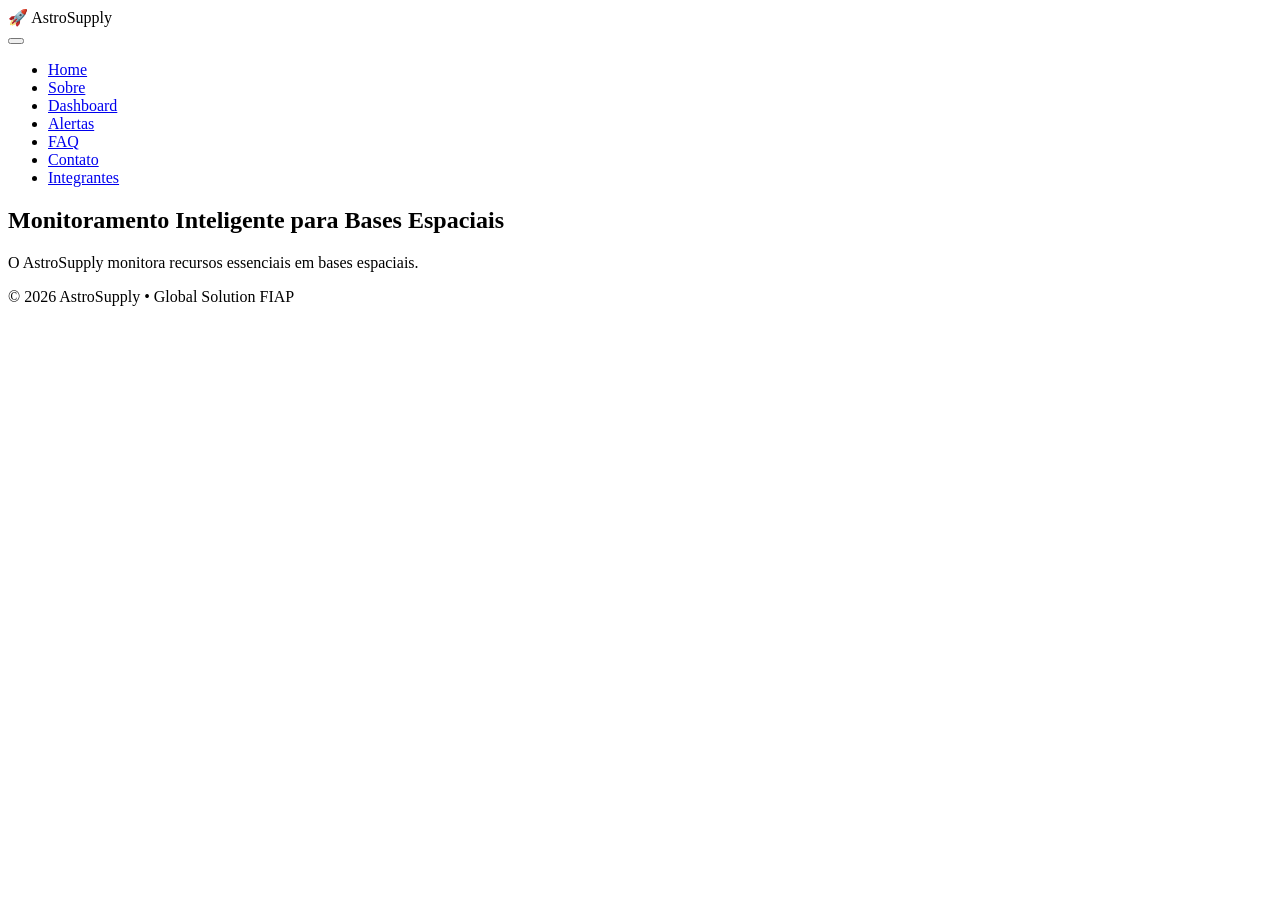
==== index.html @ 2cd07cdb "Estrutura inicial do projeto" ====
<!DOCTYPE html>
<html lang="pt-BR">

<head>
    <meta charset="UTF-8">
    <meta name="viewport" content="width=device-width, initial-scale=1.0">
    <title>AstroSupply</title>
    <link rel="stylesheet" href="css/style.css">
</head>

<body>

    <header>
        <div class="logo">
            🚀 <span>AstroSupply</span>
        </div>

        <button class="hamburguer" id="hamburguer">
            <span></span>
            <span></span>
            <span></span>
        </button>

        <nav id="menuNav">
            <ul>
                <li><a href="index.html">Home</a></li>
                <li><a href="sobre.html">Sobre</a></li>
                <li><a href="dashboard.html">Dashboard</a></li>
                <li><a href="alertas.html">Alertas</a></li>
                <li><a href="faq.html">FAQ</a></li>
                <li><a href="contato.html">Contato</a></li>
                <li><a href="integrantes.html">Integrantes</a></li>
            </ul>
        </nav>
    </header>

    <main>
        <section class="hero">
            <h1>Monitoramento Inteligente para Bases Espaciais</h1>
            <p>O AstroSupply monitora recursos essenciais em bases espaciais.</p>
        </section>
    </main>

    <footer>
        <p>© 2026 AstroSupply • Global Solution FIAP</p>
    </footer>

    <script src="js/script.js"></script>

</body>

</html>
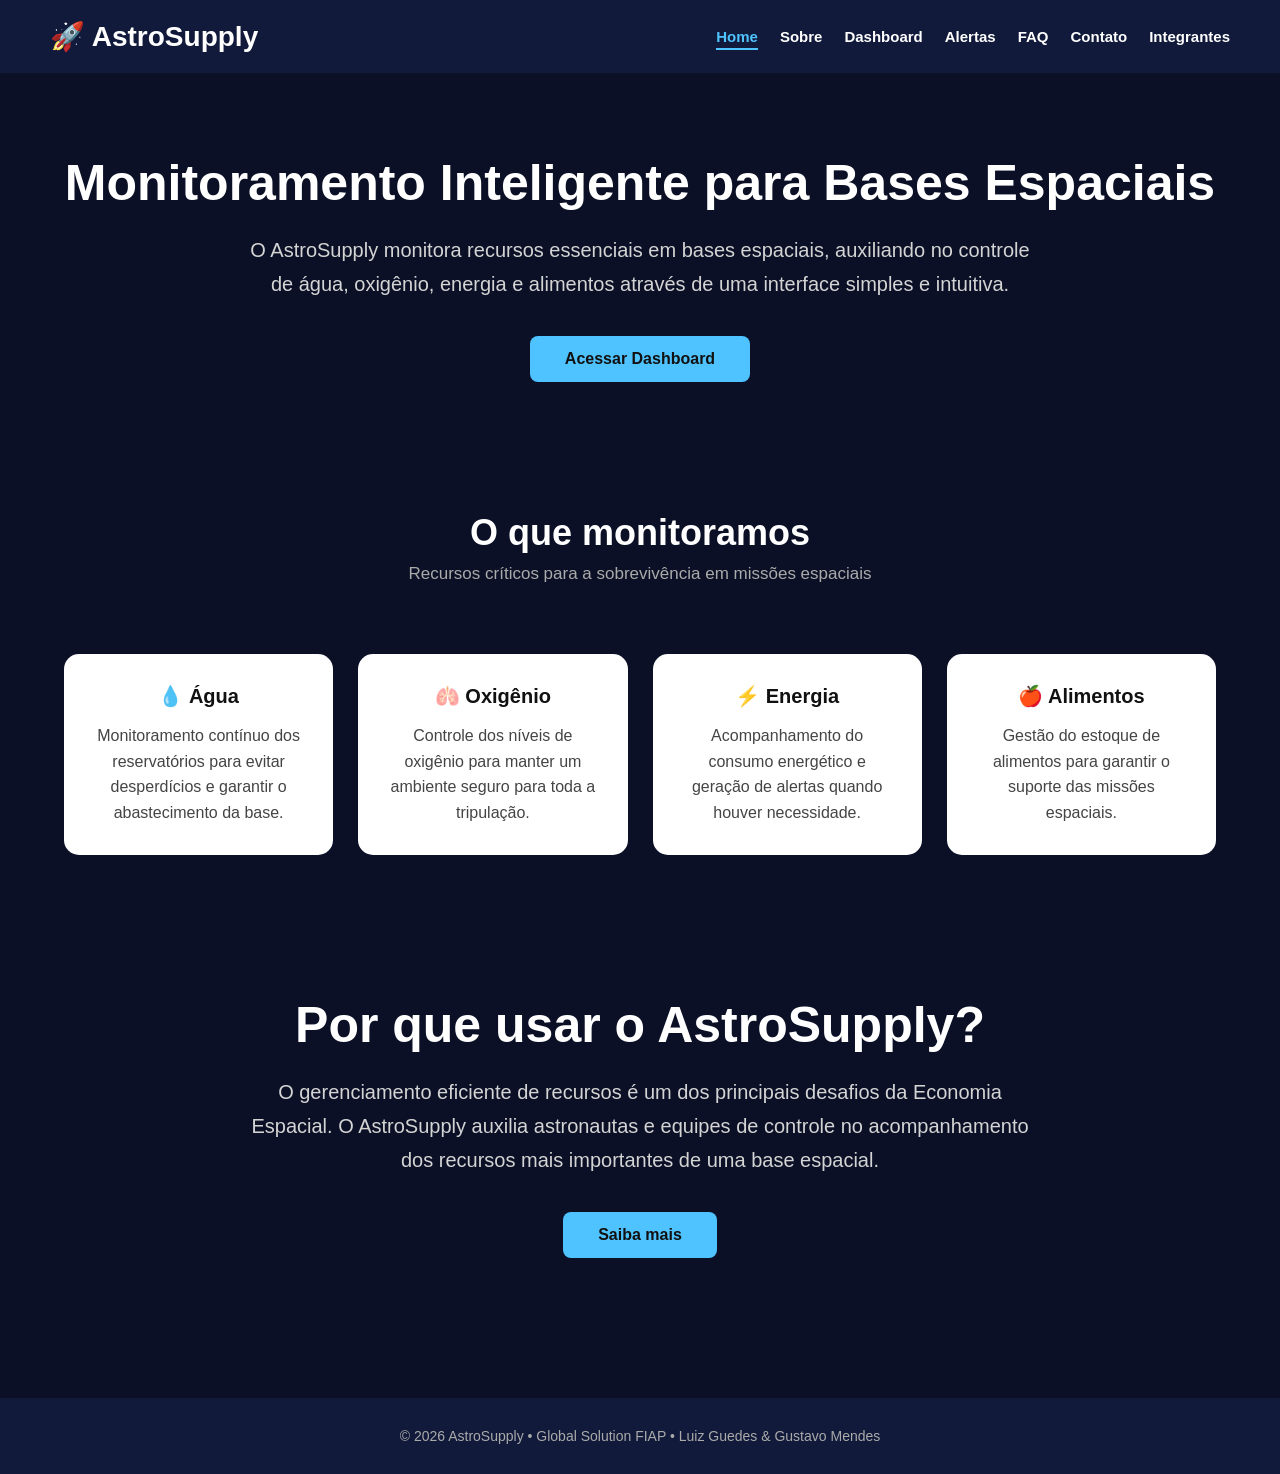
==== commit 13e614f2: "home completa com cards e botões" ====
--- a/index.html
+++ b/index.html
@@ -15,7 +15,7 @@
             🚀 <span>AstroSupply</span>
         </div>
 
-        <button class="hamburguer" id="hamburguer">
+        <button class="hamburguer" id="hamburguer" aria-label="Abrir menu">
             <span></span>
             <span></span>
             <span></span>
@@ -35,14 +35,71 @@
     </header>
 
     <main>
+
         <section class="hero">
             <h1>Monitoramento Inteligente para Bases Espaciais</h1>
-            <p>O AstroSupply monitora recursos essenciais em bases espaciais.</p>
+            <p>
+                O AstroSupply monitora recursos essenciais em bases espaciais,
+                auxiliando no controle de água, oxigênio, energia e alimentos
+                através de uma interface simples e intuitiva.
+            </p>
+            <a href="dashboard.html" class="btn">Acessar Dashboard</a>
         </section>
+
+        <section class="secao-titulo">
+            <h2>O que monitoramos</h2>
+            <p>Recursos críticos para a sobrevivência em missões espaciais</p>
+        </section>
+
+        <section class="cards">
+            <div class="card">
+                <h2>💧 Água</h2>
+                <p>
+                    Monitoramento contínuo dos reservatórios para evitar
+                    desperdícios e garantir o abastecimento da base.
+                </p>
+            </div>
+
+            <div class="card">
+                <h2>🫁 Oxigênio</h2>
+                <p>
+                    Controle dos níveis de oxigênio para manter um ambiente
+                    seguro para toda a tripulação.
+                </p>
+            </div>
+
+            <div class="card">
+                <h2>⚡ Energia</h2>
+                <p>
+                    Acompanhamento do consumo energético e geração de alertas
+                    quando houver necessidade.
+                </p>
+            </div>
+
+            <div class="card">
+                <h2>🍎 Alimentos</h2>
+                <p>
+                    Gestão do estoque de alimentos para garantir o suporte
+                    das missões espaciais.
+                </p>
+            </div>
+        </section>
+
+        <section class="hero">
+            <h1>Por que usar o AstroSupply?</h1>
+            <p>
+                O gerenciamento eficiente de recursos é um dos principais
+                desafios da Economia Espacial. O AstroSupply auxilia astronautas
+                e equipes de controle no acompanhamento dos recursos mais
+                importantes de uma base espacial.
+            </p>
+            <a href="sobre.html" class="btn">Saiba mais</a>
+        </section>
+
     </main>
 
     <footer>
-        <p>© 2026 AstroSupply • Global Solution FIAP</p>
+        <p>© 2026 AstroSupply • Global Solution FIAP • Luiz Guedes & Gustavo Mendes</p>
     </footer>
 
     <script src="js/script.js"></script>
--- a/css/style.css
+++ b/css/style.css
@@ -0,0 +1,178 @@
+* {
+    margin: 0;
+    padding: 0;
+    box-sizing: border-box;
+}
+
+body {
+    font-family: Arial, Helvetica, sans-serif;
+    background: #0b1026;
+    color: white;
+}
+
+header {
+    background: #111a3a;
+    padding: 20px 50px;
+    display: flex;
+    justify-content: space-between;
+    align-items: center;
+    position: sticky;
+    top: 0;
+    z-index: 999;
+}
+
+.logo {
+    font-size: 28px;
+    font-weight: bold;
+    color: #4fc3ff;
+}
+
+.logo span {
+    color: white;
+}
+
+nav ul {
+    display: flex;
+    list-style: none;
+    gap: 22px;
+}
+
+nav a {
+    text-decoration: none;
+    color: white;
+    font-weight: bold;
+    font-size: 15px;
+    transition: color 0.3s;
+}
+
+nav a:hover {
+    color: #4fc3ff;
+}
+
+nav a.ativo {
+    color: #4fc3ff;
+    border-bottom: 2px solid #4fc3ff;
+    padding-bottom: 3px;
+}
+
+.hero {
+    text-align: center;
+    padding: 80px 30px;
+}
+
+.hero h1 {
+    font-size: 50px;
+    margin-bottom: 20px;
+    line-height: 1.2;
+}
+
+.hero p {
+    width: 65%;
+    margin: auto;
+    font-size: 20px;
+    color: #d4d4d4;
+    line-height: 1.7;
+}
+
+footer {
+    background: #111a3a;
+    text-align: center;
+    padding: 30px;
+    margin-top: 60px;
+    color: #aaa;
+    font-size: 14px;
+}
+
+.hamburguer {
+    display: none;
+    flex-direction: column;
+    gap: 5px;
+    cursor: pointer;
+    background: none;
+    border: none;
+    padding: 5px;
+}
+
+.hamburguer span {
+    display: block;
+    width: 25px;
+    height: 3px;
+    background: white;
+    border-radius: 3px;
+    transition: all 0.3s;
+}
+
+.hamburguer.aberto span:nth-child(1) {
+    transform: rotate(45deg) translate(5px, 6px);
+}
+
+.hamburguer.aberto span:nth-child(2) {
+    opacity: 0;
+}
+
+.hamburguer.aberto span:nth-child(3) {
+    transform: rotate(-45deg) translate(5px, -6px);
+}
+.btn {
+    display: inline-block;
+    margin-top: 35px;
+    background: #4fc3ff;
+    color: #111;
+    padding: 14px 35px;
+    text-decoration: none;
+    border-radius: 8px;
+    font-weight: bold;
+    font-size: 16px;
+    transition: 0.3s;
+}
+
+.btn:hover {
+    background: white;
+}
+
+.secao-titulo {
+    text-align: center;
+    padding: 50px 20px 10px;
+}
+
+.secao-titulo h2 {
+    font-size: 36px;
+    color: white;
+    margin-bottom: 10px;
+}
+
+.secao-titulo p {
+    color: #aaa;
+    font-size: 17px;
+}
+
+.cards {
+    width: 90%;
+    margin: 60px auto;
+    display: grid;
+    grid-template-columns: repeat(auto-fit, minmax(250px, 1fr));
+    gap: 25px;
+}
+
+.card {
+    background: white;
+    color: #111;
+    border-radius: 15px;
+    padding: 30px;
+    text-align: center;
+    transition: transform 0.3s;
+}
+
+.card:hover {
+    transform: translateY(-8px);
+}
+
+.card h2 {
+    margin-bottom: 15px;
+    font-size: 20px;
+}
+
+.card p {
+    color: #444;
+    line-height: 1.6;
+}
